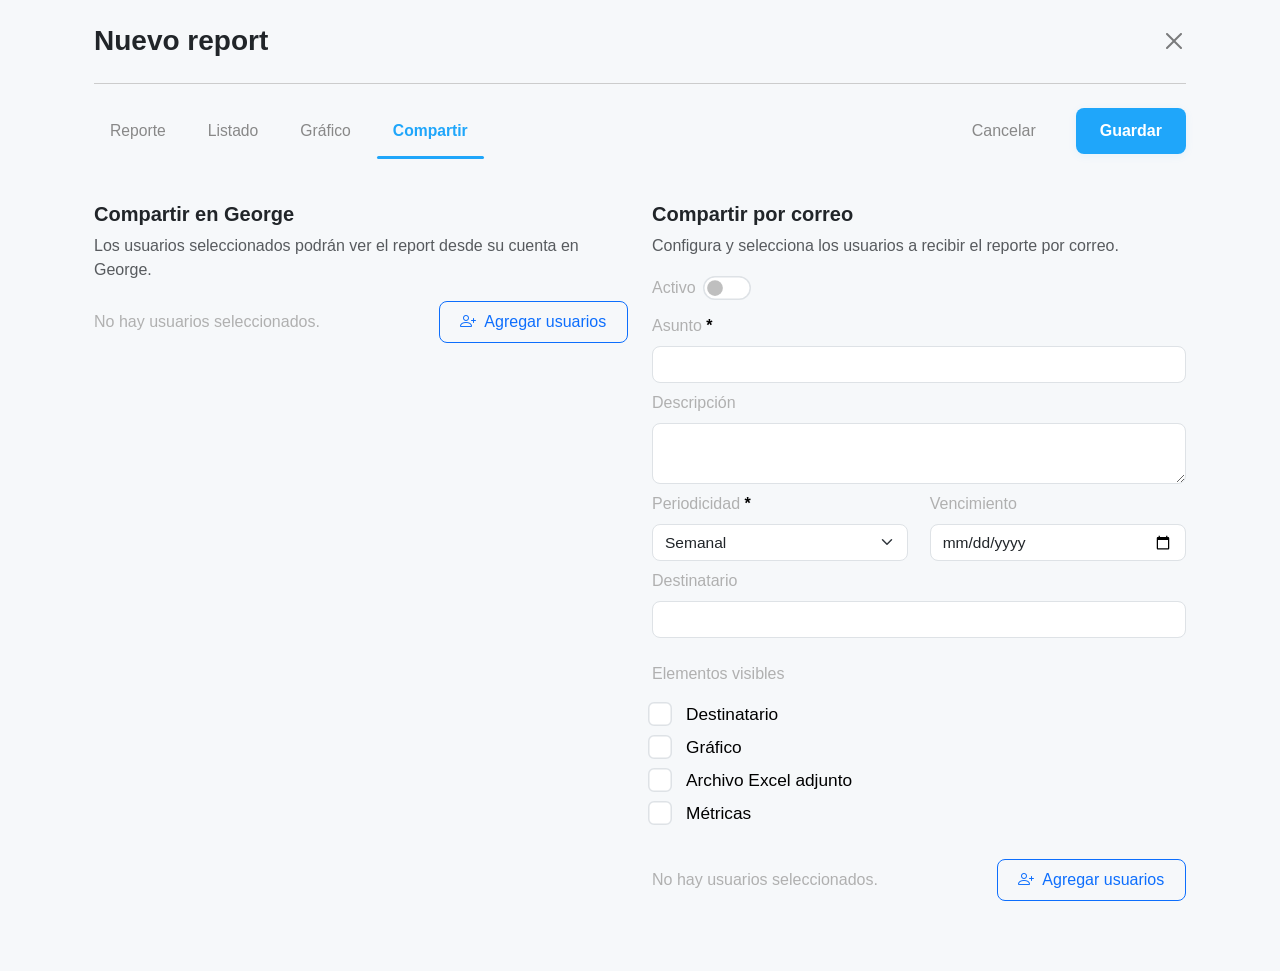
==== report/report.html @ b5d26a3a "Primer commit" ====
<!DOCTYPE html>
<html lang="es">
<head>
  <meta charset="UTF-8">
  <meta name="viewport" content="width=device-width, initial-scale=1.0">
  <title>Nuevo report</title>
  <link href="https://cdn.jsdelivr.net/npm/bootstrap@5.3.3/dist/css/bootstrap.min.css" rel="stylesheet">
  <link rel="stylesheet" href="report.css">
  <link rel="stylesheet" href="https://cdn.jsdelivr.net/npm/bootstrap-icons@1.11.3/font/bootstrap-icons.css">
</head>
<body>
  <div class="container fade-in py-4 px-4 mb-4">
    <div class="d-flex justify-content-between title-report">
      <h3 class="fw-semibold mb-0">Nuevo report</h3>
      <button type="button" class="btn-close" aria-label="Cerrar" onclick="window.location.href='../index.html'"></button>
    </div>
    <div class="d-flex align-items-center justify-content-between mt-4 mb-5 nav-actions-row">
      <ul class="nav nav-tabs report-tabs">
        <li class="nav-item">
          <a class="nav-link ms-0" href="#">Reporte</a>
        </li>
        <li class="nav-item">
          <a class="nav-link" href="#">Listado</a>
        </li>
        <li class="nav-item">
          <a class="nav-link" href="#">Gráfico</a>
        </li>
        <li class="nav-item">
          <a class="nav-link active" href="#">Compartir</a>
        </li>
      </ul>
      <div class="d-flex gap-3 align-items-center">
        <button class="btn btn-link cancel-btn">Cancelar</button>
        <button class="btn save-btn">Guardar</button>
      </div>
    </div>
    <div class="row g-4">
      <div class="col-lg-6">
        <h5 class="fw-bold">Compartir en George</h5>
        <p class="mb-3 text-muted">Los usuarios seleccionados podrán ver el report desde su cuenta en George.</p>
        <div class="d-flex align-items-center justify-content-between mb-3 empty-users-row">
          <p class="text-muted small">No hay usuarios seleccionados.</p>
          <button class="btn btn-outline-primary" type="button">
            <i class="bi bi-person-plus me-2"></i> Agregar usuarios
          </button>
        </div>
      </div>
      <div class="col-lg-6">
        <h5 class="fw-bold">Compartir por correo</h5>
        <p class="mb-2 text-muted">Configura y selecciona los usuarios a recibir el reporte por correo.</p>
        <form>
          <div class="form-check form-switch mb-2 d-flex align-items-center switch-row p-0">
            <label class="form-check-label" for="correoActivo">Activo</label>
            <input class="form-check-input" type="checkbox" id="correoActivo">
          </div>
          <div class="mb-2">
            <label for="asunto" class="form-label">Asunto <span>*</span></label>
            <input type="text" class="form-control" id="asunto" placeholder="">
          </div>
          <div class="mb-2">
            <label for="descripcion" class="form-label">Descripción</label>
            <textarea class="form-control" id="descripcion" rows="2"></textarea>
          </div>
          <div class="inputs-group mb-2 gap-3">
            <div>
              <label for="periodicidad" class="form-label">Periodicidad <span>*</span></label>
              <select class="form-select" id="periodicidad">
                <option selected>Semanal</option>
                <option>Diaria</option>
                <option>Mensual</option>
              </select>
            </div>
            <div>
              <label for="vencimiento" class="form-label">Vencimiento</label>
              <input type="date" class="form-control" id="vencimiento" onclick="this.showPicker && this.showPicker()">
            </div>
          </div>
          <div class="mb-4">
            <label for="destinatario" class="form-label">Destinatario</label>
            <input type="text" class="form-control" id="destinatario">
          </div>
          <div class="mb-4">
            <label class="form-label">Elementos visibles</label>
            <div class="form-check mt-2">
              <input class="form-check-input" type="checkbox" id="destinatarioCheck">
              <label class="form-check-label option-label" for="destinatarioCheck">Destinatario</label>
            </div>
            <div class="form-check">
              <input class="form-check-input" type="checkbox" id="graficoCheck">
              <label class="form-check-label option-label" for="graficoCheck">Gráfico</label>
            </div>
            <div class="form-check">
              <input class="form-check-input" type="checkbox" id="excelCheck">
              <label class="form-check-label option-label" for="excelCheck">Archivo Excel adjunto</label>
            </div>
            <div class="form-check">
              <input class="form-check-input" type="checkbox" id="metricasCheck">
              <label class="form-check-label option-label" for="metricasCheck">Métricas</label>
            </div>
          </div>
          <div class="d-flex align-items-center justify-content-between mb-3 empty-users-row">
          <p class="text-muted small">No hay usuarios seleccionados.</p>
          <button class="btn btn-outline-primary" type="button">
            <i class="bi bi-person-plus me-2"></i> Agregar usuarios
          </button>
        </div>
        </form>
      </div>
    </div>
  </div>
  <script>
    // Para forzar abrir el calendario cuando se de click en cualquier parte del input date
    document.addEventListener('DOMContentLoaded', function() {
      var dateInput = document.getElementById('vencimiento');
      if (dateInput) {
        dateInput.addEventListener('focus', function() {
          if (this.showPicker) this.showPicker();
        });
      }
    });
  </script>
</body>
</html>
---- report/report.css ----
body {
  background: #f6f8fa;
  font-family: 'Inter', Arial, sans-serif;
}

.title-report{
  padding-bottom: 25px;
  border-bottom: 1px solid #ccc;
}
.btn-close{
  margin-top: 5px;
}
.form-row-group{
  width: 100%;
  display: flex;
  justify-content: space-between;
}

.form-row-group div{
  width: 48%;
}

.container {
  background: none;
  box-shadow: none;
}
.bg-light.rounded {
  border: 1px solid #e9ecef;
}
.form-check-input{
  transform: scale(1.5);
}
.form-check-input:checked {
  background-color: #1976d2;
  border-color: #1976d2;
}
.switch-row .form-check-label {
  margin-top: 5px;
  font-weight: 500;
}
.form-control, .form-select {
  border-radius: 8px;
  font-size: 0.97rem;
}
.nav-actions-row {
  margin-bottom: 2.5rem;
}
.inputs-group{
  width: 100%;
  display: flex;
  justify-content: space-between;
}
.inputs-group div{
  width: 48%;
}
.report-tabs {
  border-bottom: none;
  gap: 10px;
}
.report-tabs .nav-link {
  color: #888;
  font-weight: 500;
  font-size: 0.98rem;
  border: none;
  background: none;
  margin: 0;
  padding-bottom: 8px;
  position: relative;
  transition: color 0.2s;
}
.report-tabs .nav-link.active {
  color: #1fa6fa;
  font-weight: 600;
  background: none;
}
.report-tabs .nav-link.active::after {
  content: '';
  display: block;
  height: 3px;
  width: 100%;
  background: #1fa6fa;
  border-radius: 2px;
  position: absolute;
  left: 0;
  bottom: -8px;
}
.report-tabs .nav-link:hover:not(.active) {
  color: #1fa6fa;
}
.report-tabs .nav-link:hover:not(.active)::after {
  content: '';
  display: block;
  height: 3px;
  width: 100%;
  background: #1fa6fa;
  border-radius: 2px;
  position: absolute;
  left: 0;
  bottom: -8px;
}
.cancel-btn {
  background: none;
  border: none;
  text-decoration: none;
  color: #888;
  font-weight: 500;
  padding: 0.7rem 1.5rem;
  border-radius: 8px;
  transition: background 0.2s;
}
.cancel-btn:hover {
  background: #f3f4f6;
  color: #888;
}
.save-btn {
  background: #1fa6fa;
  color: #fff;
  border: none;
  font-weight: 600;
  padding: 0.7rem 1.5rem;
  border-radius: 8px;
  box-shadow: 0 2px 8px 0 rgba(31,166,250,0.08);
  transition: background 0.2s;
}
.save-btn:hover {
  background: #178ed1;
  color: #fff !important;
}
.empty-users-row {
  min-height: 48px;
  margin-bottom: 1.2rem !important;
  flex-wrap: wrap;
}
.empty-users-row .text-muted {
  font-size: 1rem;
  color: #b0b0b0 !important;
  margin-bottom: 0;
}
.empty-users-row .btn-outline-primary {
  border-radius: 8px;
  font-weight: 500;
  padding: 0.5rem 1.3rem;
  font-size: 1rem;
  display: flex;
  align-items: center;
}
.form-label{
  color: #b0b0b0;
  font-weight: 500;
}

.form-label span{
  color: #000;
  font-weight: 700;
}
.form-check.form-switch {
  display: flex;
  align-items: center;
  gap: 10px;
}
.form-check-label {
  color: #b0b0b0;
  font-size: 1.08rem;
  font-weight: 500;
  margin-bottom: 0;
  margin-right: 45px;
}
.option-label{
  color: #000 !important;
  font-weight: 300;
  margin-left: 10px;
  margin-bottom: 5px;
}
.form-check-input[type="checkbox"].form-switch {
  border: none;
  box-shadow: none;
  margin-top: 0;
}
.form-check-input:focus {
  box-shadow: none;
}
.form-check-input.form-switch:checked {
  background-color: #1fa6fa;
  border-color: #1fa6fa;
}
.form-check-input.form-switch:after {
  content: '';
  display: block;
  width: 22px;
  height: 22px;
  background: #fff;
  border-radius: 50%;
  position: absolute;
  left: 2px;
  top: 2px;
  transition: left 0.2s;
  box-shadow: none;
}
.form-check-input.form-switch:checked:after {
  left: 22px;
  background: #fff;
}
.form-check-input.form-switch {
  position: relative;
}
.switch-row {
  min-height: 2.5rem;
  gap: 18px;
}
.switch-row .form-check-label {
  font-size: 1rem;
  font-weight: 500;
  color: #b0b0b0;
  margin-bottom: 0;
  line-height: 1;
}
.switch-row .form-check-input.form-switch {
  width: 56px;
  height: 32px;
}
.switch-row .form-check-input.form-switch:after {
  width: 28px;
  height: 28px;
  left: 2px;
  top: 2px;
}
.switch-row .form-check-input.form-switch:checked:after {
  left: 26px;
}
@media (max-width: 700px) {
  .inputs-group {
    flex-direction: column;
    align-items: flex-start;
  }
  .inputs-group div {
    width: 100%;
    text-align: left;
  }
  .inputs-group label,
  .inputs-group input,
  .inputs-group select {
    text-align: left;
  }
  .nav-actions-row {
    flex-direction: column;
    align-items: stretch;
    gap: 1.2rem;
    padding: 0 0.5rem;
  }
  .report-tabs {
    width: 100%;
    justify-content: center;
    gap: 10px;
    margin-bottom: 0.5rem;
    flex-wrap: wrap;
    display: flex;
    padding: 0.5rem 0;
  }
  .report-tabs .nav-link {
    text-align: center;
    width: auto;
    min-width: 90px;
    font-size: 1rem;
    padding: 0.5rem 0.7rem 0.5rem 0.7rem;
    margin-bottom: 0;
    margin-right: 4px;
    margin-left: 4px;
    border-radius: 6px;
  }
  .nav-actions-row > .d-flex {
    justify-content: center;
    margin-top: 16px;
    gap: 10px;
    flex-wrap: wrap;
    flex-direction: row;
  }
  .save-btn, .cancel-btn {
    width: auto;
    min-width: 120px;
    margin-bottom: 0;
    padding-left: 0;
    padding-right: 0;
    font-size: 1.1rem;
    flex: 1 1 120px;
  }
  .row.mb-2, .row.mb-2 > .col-6 {
    flex-direction: column !important;
    display: flex !important;
    gap: 12px;
    width: 100%;
    max-width: 100%;
  }
  .row.mb-2 > .col-6 {
    width: 100%;
    max-width: 100%;
    padding-left: 0;
    padding-right: 0;
  }
  .row.mb-2 input,
  .row.mb-2 select {
    max-width: 100%;
    width: 100%;
    box-sizing: border-box;
  }
  .d-flex.mb-2.gap-3 {
    flex-direction: column !important;
    gap: 12px !important;
    width: 100%;
    max-width: 100%;
  }
  .d-flex.mb-2.gap-3 > .col-12 {
    width: 100% !important;
    max-width: 100% !important;
    min-width: 0 !important;
    flex: none !important;
    box-sizing: border-box;
    padding-left: 0 !important;
    padding-right: 0 !important;
  }
  .d-flex.mb-2.gap-3 input,
  .d-flex.mb-2.gap-3 select {
    max-width: 100%;
    width: 100%;
    box-sizing: border-box;
  }
  .empty-users-row {
    flex-direction: column !important;
    align-items: flex-start !important;
    text-align: left !important;
    gap: 1rem;
  }
  .empty-users-row p,
  .empty-users-row button {
    width: auto;
    text-align: left;
  }
}
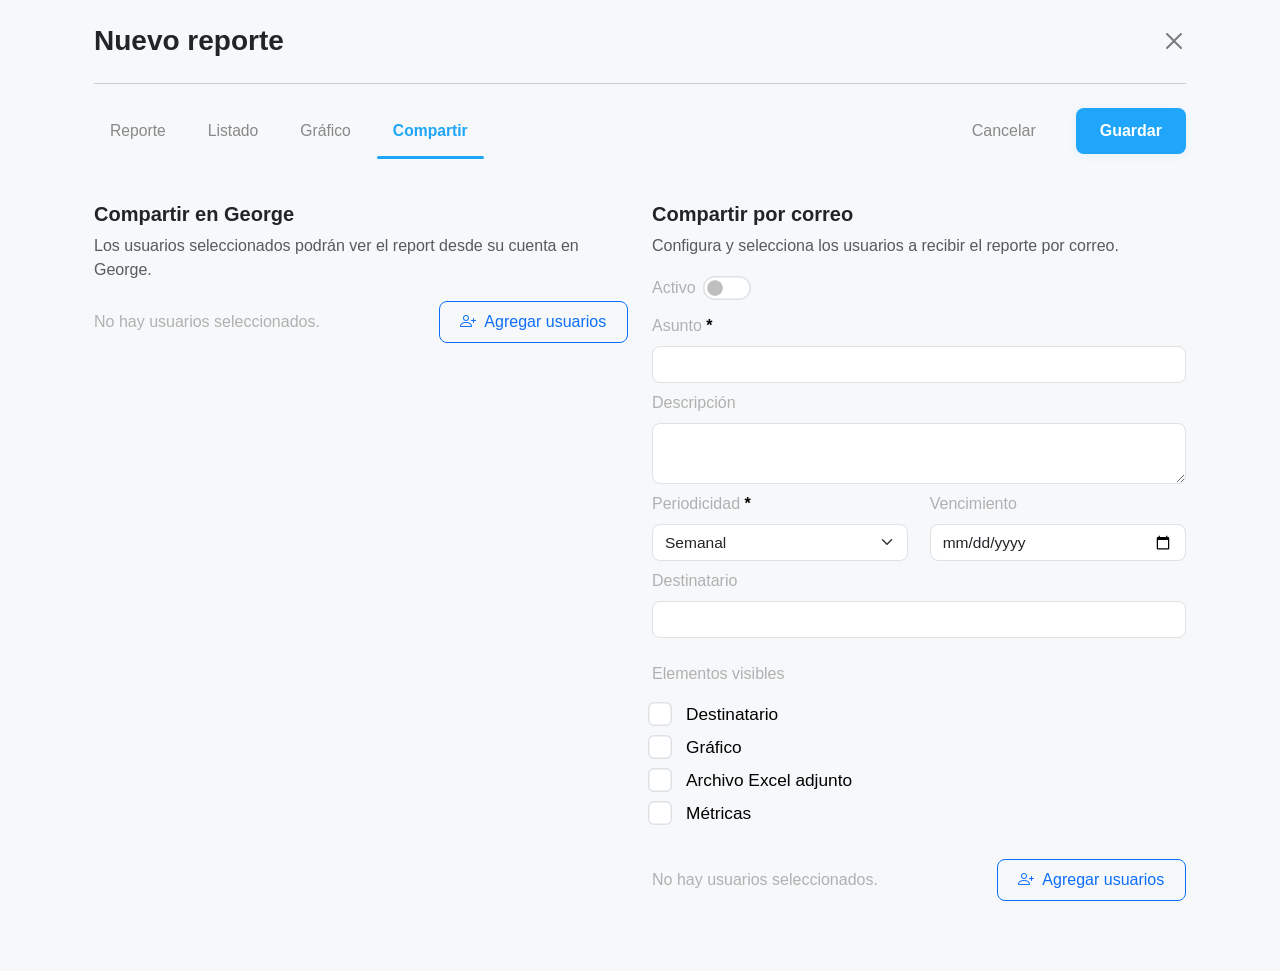
==== commit fc6492dd: "correction styles" ====
--- a/report/report.html
+++ b/report/report.html
@@ -11,7 +11,7 @@
 <body>
   <div class="container fade-in py-4 px-4 mb-4">
     <div class="d-flex justify-content-between title-report">
-      <h3 class="fw-semibold mb-0">Nuevo report</h3>
+      <h3 class="fw-semibold mb-0">Nuevo reporte</h3>
       <button type="button" class="btn-close" aria-label="Cerrar" onclick="window.location.href='../index.html'"></button>
     </div>
     <div class="d-flex align-items-center justify-content-between mt-4 mb-5 nav-actions-row">
@@ -40,7 +40,7 @@
         <p class="mb-3 text-muted">Los usuarios seleccionados podrán ver el report desde su cuenta en George.</p>
         <div class="d-flex align-items-center justify-content-between mb-3 empty-users-row">
           <p class="text-muted small">No hay usuarios seleccionados.</p>
-          <button class="btn btn-outline-primary" type="button">
+          <button class="btn btn-outline-primary add-user-btn" type="button">
             <i class="bi bi-person-plus me-2"></i> Agregar usuarios
           </button>
         </div>
@@ -100,7 +100,7 @@
           </div>
           <div class="d-flex align-items-center justify-content-between mb-3 empty-users-row">
           <p class="text-muted small">No hay usuarios seleccionados.</p>
-          <button class="btn btn-outline-primary" type="button">
+          <button class="btn btn-outline-primary add-user-btn" type="button">
             <i class="bi bi-person-plus me-2"></i> Agregar usuarios
           </button>
         </div>
--- a/report/report.css
+++ b/report/report.css
@@ -111,6 +111,11 @@
 .cancel-btn:hover {
   background: #f3f4f6;
   color: #888;
+}
+
+.add-user-btn:hover {
+  background: #eaf6fd !important;
+   color: #0d6efd;
 }
 .save-btn {
   background: #1fa6fa;
